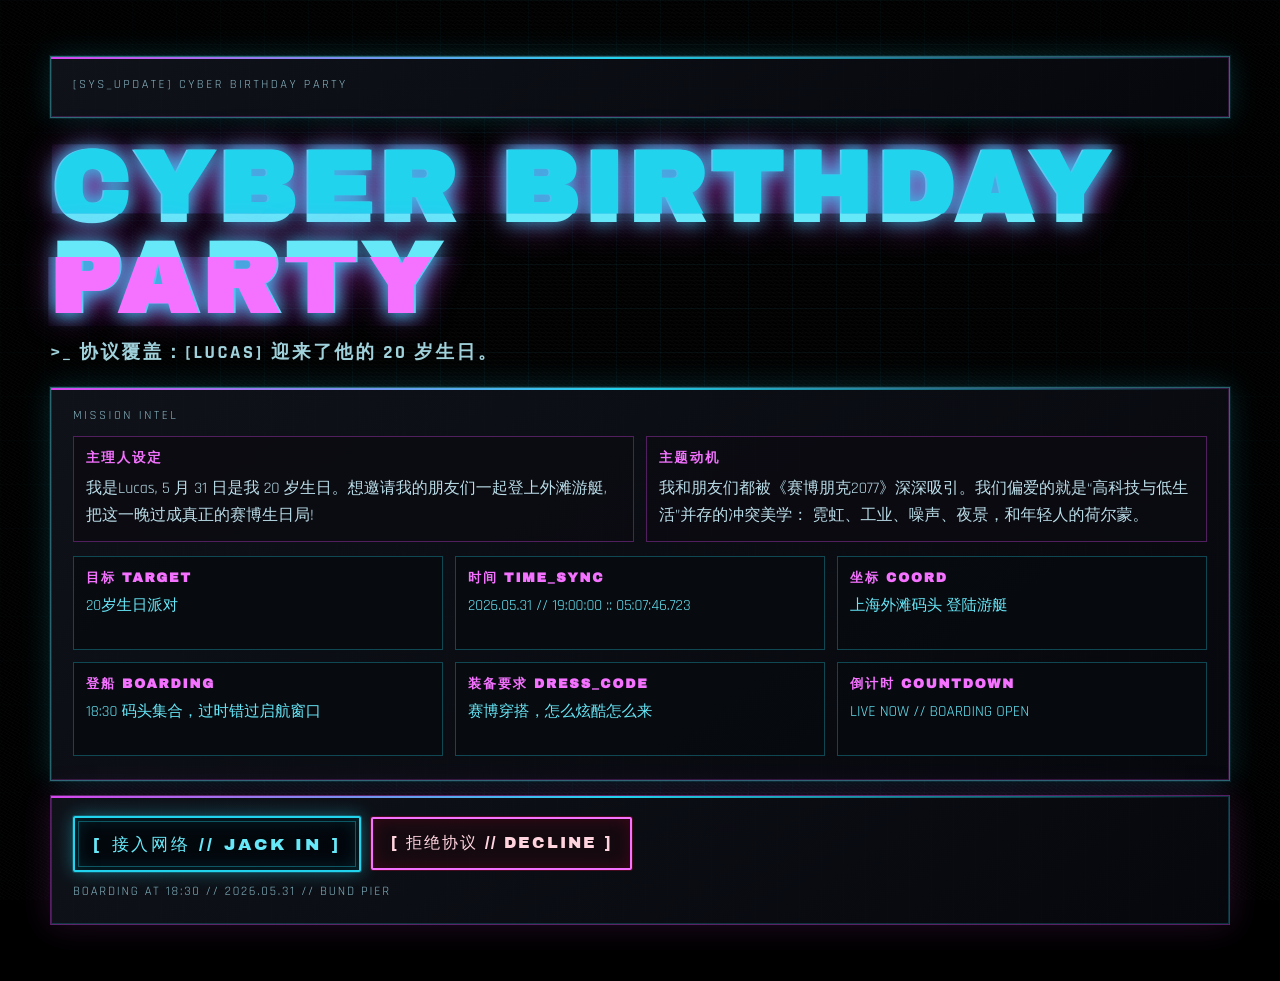
==== web/day2/demo2_cyberpunk.html @ e183dfd5 "feat(day2): 完成 Demo2 中文版定稿" ====
﻿<!doctype html>
<html lang="zh-CN">
<head>
  <meta charset="utf-8">
  <meta name="viewport" content="width=device-width, initial-scale=1">
  <title>InviteVerse Demo2 - 赛博朋克 2077 风格 20 岁游艇生日派对</title>
  <link rel="preconnect" href="https://fonts.googleapis.com">
  <link rel="preconnect" href="https://fonts.gstatic.com" crossorigin>
  <link href="https://fonts.googleapis.com/css2?family=Archivo+Black&family=Rajdhani:wght@500;700&display=swap" rel="stylesheet">
  <link rel="stylesheet" href="./demo2.css">
</head>
<body>
  <div class="cyber-root" id="cyber-root">
    <div class="scene-grid" aria-hidden="true"></div>
    <div class="scene-scanline" aria-hidden="true"></div>
    <div class="scene-vignette" aria-hidden="true"></div>
    <div class="scene-noise" aria-hidden="true"></div>

    <main class="cyber-stage">
      <section class="panel reveal-panel" aria-label="顶部状态栏">
        <p class="panel-tag">[SYS_UPDATE] CYBER BIRTHDAY PARTY</p>
      </section>

      <section class="title-zone reveal-panel" aria-label="核心标题区">
        <h1 class="glitch-title" data-text="CYBER BIRTHDAY PARTY">CYBER BIRTHDAY PARTY</h1>
        <p class="subtitle">>_ 协议覆盖：[Lucas] 迎来了他的 20 岁生日。</p>
      </section>

      <section class="panel reveal-panel" aria-label="任务详情卡片">
        <p class="panel-tag">MISSION INTEL</p>

        <div class="split-grid">
          <article class="story-block">
            <h2>主理人设定</h2>
            <p>
              我是Lucas, 5 月 31 日是我 20 岁生日。想邀请我的朋友们一起登上外滩游艇,
              把这一晚过成真正的赛博生日局!
            </p>
          </article>
          <article class="story-block">
            <h2>主题动机</h2>
            <p>
              我和朋友们都被《赛博朋克2077》深深吸引。我们偏爱的就是“高科技与低生活”并存的冲突美学：
              霓虹、工业、噪声、夜景，和年轻人的荷尔蒙。
            </p>
          </article>
        </div>

        <div class="panel-grid panel-grid-6">
          <article class="info-block">
            <h2>目标 TARGET</h2>
            <p>20岁生日派对</p>
          </article>
          <article class="info-block">
            <h2>时间 TIME_SYNC</h2>
            <p id="time-sync-text">2026.05.31 // 19:00:00 :: --:--:--.---</p>
          </article>
          <article class="info-block">
            <h2>坐标 COORD</h2>
            <p>上海外滩码头 登陆游艇</p>
          </article>
          <article class="info-block">
            <h2>登船 BOARDING</h2>
            <p>18:30 码头集合，过时错过启航窗口</p>
          </article>
          <article class="info-block">
            <h2>装备要求 DRESS_CODE</h2>
            <p>赛博穿搭，怎么炫酷怎么来</p>
          </article>
          <article class="info-block">
            <h2>倒计时 COUNTDOWN</h2>
            <p id="countdown-text">SYNCING...</p>
          </article>
        </div>
      </section>

      <section class="cta-zone reveal-panel" aria-label="接受邀请">
        <button id="join-btn" class="join-btn" type="button">[ 接入网络 // JACK IN ]</button>
        <button id="decline-btn" class="decline-btn" type="button">[ 拒绝协议 // DECLINE ]</button>
        <p class="cta-note">BOARDING AT 18:30 // 2026.05.31 // BUND PIER</p>
      </section>
    </main>
  </div>

  <div id="cyber-toast" class="cyber-toast" role="status" aria-live="polite"></div>

  <script src="./demo2.js"></script>
</body>
</html>
---- web/day2/demo2.css ----
﻿:root {
  --bg: #020203;
  --ink: #d7f7ff;
  --cyan: #22d3ee;
  --cyan-hot: #67e8f9;
  --fuchsia: #d946ef;
  --fuchsia-hot: #f472ff;
  --grid: rgba(34, 211, 238, 0.2);
  --line: rgba(94, 238, 255, 0.4);
  --glitch-x: 2px;
  --glitch-y: -1px;
}

* {
  box-sizing: border-box;
}

html,
body {
  margin: 0;
  padding: 0;
}

body {
  min-height: 100%;
  background: var(--bg);
  color: var(--ink);
  font-family: "Rajdhani", "Microsoft YaHei", sans-serif;
  text-rendering: geometricPrecision;
  -webkit-font-smoothing: antialiased;
}

.cyber-root {
  position: relative;
  min-height: 100vh;
  overflow: hidden;
  background: #000;
}

.scene-grid,
.scene-scanline,
.scene-vignette,
.scene-noise {
  position: fixed;
  inset: 0;
  pointer-events: none;
}

.scene-grid {
  z-index: 0;
  background-image:
    linear-gradient(var(--grid) 1px, transparent 1px),
    linear-gradient(90deg, var(--grid) 1px, transparent 1px),
    radial-gradient(circle at 50% 110%, rgba(217, 70, 239, 0.2), rgba(217, 70, 239, 0) 52%);
  background-size: 44px 44px, 44px 44px, 100% 100%;
  opacity: 0.32;
}

.scene-scanline {
  z-index: 1;
  opacity: 0.34;
  background: repeating-linear-gradient(
    to bottom,
    rgba(255, 255, 255, 0.08) 0px,
    rgba(255, 255, 255, 0.08) 1px,
    transparent 2px,
    transparent 4px
  );
  mix-blend-mode: screen;
  animation: scanDrift 7s linear infinite;
}

.scene-vignette {
  z-index: 2;
  background:
    radial-gradient(circle at 50% 50%, rgba(0, 0, 0, 0) 24%, rgba(0, 0, 0, 0.78) 88%),
    linear-gradient(180deg, rgba(0, 0, 0, 0.16), rgba(0, 0, 0, 0.56));
}

.scene-noise {
  z-index: 3;
  opacity: 0.1;
  background-image:
    repeating-linear-gradient(30deg, rgba(255, 255, 255, 0.15) 0 1px, transparent 1px 3px),
    repeating-linear-gradient(120deg, rgba(255, 255, 255, 0.08) 0 1px, transparent 1px 4px);
  animation: noiseShift 0.25s steps(2, end) infinite;
}

.cyber-stage {
  position: relative;
  z-index: 4;
  width: min(1180px, 94vw);
  margin: 0 auto;
  padding: 42px 0 56px;
  text-transform: uppercase;
}

.kicker {
  margin: 0;
  color: rgba(215, 247, 255, 0.74);
  font-size: clamp(0.82rem, 1.1vw, 1rem);
  letter-spacing: 0.18em;
  font-weight: 700;
}

.title-zone {
  margin-top: 26px;
  margin-bottom: 22px;
}

.glitch-title {
  position: relative;
  margin: 0;
  font-family: "Archivo Black", "Rajdhani", sans-serif;
  font-size: clamp(2.2rem, 8vw, 6.2rem);
  line-height: 0.92;
  letter-spacing: 0.06em;
  color: var(--cyan-hot);
  text-shadow:
    0 0 18px rgba(34, 211, 238, 0.72),
    0 0 34px rgba(217, 70, 239, 0.54);
  animation: textPulse 1.9s steps(2, end) infinite;
}

.glitch-title::before,
.glitch-title::after {
  content: attr(data-text);
  position: absolute;
  inset: 0;
  pointer-events: none;
}

.glitch-title::before {
  color: var(--cyan);
  transform: translate(var(--glitch-x), var(--glitch-y));
  clip-path: inset(0 0 62% 0);
  animation: glitchSliceA 1.2s steps(2, end) infinite;
}

.glitch-title::after {
  color: var(--fuchsia-hot);
  transform: translate(calc(var(--glitch-x) * -1), calc(var(--glitch-y) * -1));
  clip-path: inset(62% 0 0 0);
  animation: glitchSliceB 1s steps(2, end) infinite;
}

.subtitle {
  margin: 12px 0 0;
  color: rgba(188, 244, 255, 0.86);
  font-size: clamp(0.88rem, 1.45vw, 1.16rem);
  letter-spacing: 0.14em;
  font-weight: 700;
}

.tag-row {
  margin-top: 14px;
  display: flex;
  flex-wrap: wrap;
  gap: 8px;
}

.tag-chip {
  display: inline-flex;
  align-items: center;
  border: 1px solid rgba(217, 70, 239, 0.5);
  padding: 4px 8px;
  font-size: 0.76rem;
  letter-spacing: 0.12em;
  color: rgba(248, 180, 255, 0.9);
  background: rgba(30, 10, 33, 0.56);
}

.panel,
.cta-zone {
  position: relative;
  border: 1px solid var(--line);
  border-radius: 0;
  background:
    linear-gradient(145deg, rgba(17, 20, 28, 0.9), rgba(6, 8, 14, 0.9)),
    repeating-linear-gradient(
      to right,
      rgba(34, 211, 238, 0.06) 0,
      rgba(34, 211, 238, 0.06) 1px,
      transparent 1px,
      transparent 22px
    );
  box-shadow:
    inset 0 0 0 1px rgba(217, 70, 239, 0.2),
    0 0 0 1px rgba(34, 211, 238, 0.1),
    0 0 28px rgba(34, 211, 238, 0.18);
  padding: 20px 22px 24px;
  margin-top: 14px;
}

.panel::before,
.cta-zone::before {
  content: "";
  position: absolute;
  left: 0;
  top: 0;
  width: 100%;
  height: 2px;
  background: linear-gradient(90deg, var(--fuchsia) 0%, var(--cyan) 48%, transparent 100%);
}

.panel-tag {
  margin: 0;
  font-size: 0.78rem;
  letter-spacing: 0.2em;
  color: rgba(182, 240, 255, 0.75);
}

.split-grid {
  margin-top: 12px;
  display: grid;
  grid-template-columns: repeat(2, minmax(0, 1fr));
  gap: 12px;
}

.story-block {
  border: 1px solid rgba(217, 70, 239, 0.34);
  background: rgba(12, 10, 18, 0.82);
  padding: 12px;
}

.story-block h2 {
  margin: 0;
  font-family: "Archivo Black", "Rajdhani", sans-serif;
  font-size: 0.84rem;
  letter-spacing: 0.14em;
  color: var(--fuchsia-hot);
}

.story-block p {
  margin: 8px 0 0;
  color: rgba(205, 244, 255, 0.9);
  font-size: 1rem;
  line-height: 1.7;
  text-transform: none;
}

.panel-grid {
  margin-top: 14px;
  display: grid;
  gap: 12px;
}

.panel-grid-6 {
  grid-template-columns: repeat(3, minmax(0, 1fr));
}

.info-block {
  border: 1px solid rgba(34, 211, 238, 0.3);
  padding: 12px;
  min-height: 94px;
  background: rgba(7, 10, 14, 0.82);
}

.info-block h2 {
  margin: 0;
  font-family: "Archivo Black", "Rajdhani", sans-serif;
  font-size: 0.82rem;
  letter-spacing: 0.14em;
  color: var(--fuchsia-hot);
}

.info-block p {
  margin: 8px 0 0;
  color: var(--cyan-hot);
  font-size: clamp(0.92rem, 1.2vw, 1.08rem);
  line-height: 1.56;
}

.zone-grid {
  margin-top: 14px;
  display: grid;
  gap: 12px;
  grid-template-columns: repeat(3, minmax(0, 1fr));
}

.zone-card {
  border: 1px solid rgba(217, 70, 239, 0.36);
  padding: 12px;
  background: rgba(15, 9, 19, 0.78);
}

.zone-card h3 {
  margin: 0;
  color: rgba(247, 153, 255, 0.92);
  font-family: "Archivo Black", "Rajdhani", sans-serif;
  font-size: 0.8rem;
  letter-spacing: 0.12em;
}

.zone-card p {
  margin: 8px 0 0;
  color: rgba(201, 242, 255, 0.88);
  line-height: 1.7;
  font-size: 0.98rem;
  text-transform: none;
}

.timeline {
  margin: 14px 0 0;
  padding: 0;
  list-style: none;
  display: grid;
  gap: 10px;
}

.timeline li {
  display: grid;
  grid-template-columns: 92px 1fr;
  gap: 12px;
  border: 1px solid rgba(34, 211, 238, 0.26);
  background: rgba(7, 10, 14, 0.82);
  padding: 10px 12px;
}

.timeline span {
  color: var(--fuchsia-hot);
  font-family: "Archivo Black", "Rajdhani", sans-serif;
  font-size: 0.86rem;
  letter-spacing: 0.12em;
}

.timeline p {
  margin: 0;
  color: rgba(206, 244, 255, 0.9);
  line-height: 1.62;
  text-transform: none;
}

.crew-list {
  margin: 14px 0 0;
  padding-left: 18px;
  display: grid;
  gap: 8px;
}

.crew-list li {
  color: rgba(206, 244, 255, 0.9);
  line-height: 1.64;
  text-transform: none;
}

.cta-zone {
  border-color: rgba(217, 70, 239, 0.38);
  box-shadow:
    inset 0 0 0 1px rgba(34, 211, 238, 0.2),
    0 0 30px rgba(217, 70, 239, 0.16);
  display: flex;
  flex-wrap: wrap;
  gap: 10px;
  align-items: center;
}

.join-btn {
  position: relative;
  display: inline-block;
  min-width: 240px;
  border: 2px solid var(--cyan);
  border-radius: 2px;
  background: rgba(2, 6, 12, 0.9);
  color: var(--cyan-hot);
  font-family: "Archivo Black", "Rajdhani", sans-serif;
  font-size: clamp(0.98rem, 1.35vw, 1.16rem);
  letter-spacing: 0.16em;
  padding: 14px 18px;
  cursor: pointer;
  text-transform: uppercase;
  box-shadow:
    0 0 0 1px rgba(34, 211, 238, 0.22),
    0 0 18px rgba(34, 211, 238, 0.42),
    inset 0 0 18px rgba(34, 211, 238, 0.18);
  transition:
    transform 85ms steps(1, end),
    box-shadow 160ms ease,
    border-color 160ms ease,
    color 160ms ease;
}

.join-btn:hover {
  border-color: var(--fuchsia-hot);
  color: #f9a7ff;
  box-shadow:
    0 0 0 1px rgba(244, 114, 255, 0.3),
    0 0 24px rgba(217, 70, 239, 0.5),
    inset 0 0 20px rgba(217, 70, 239, 0.2);
}

.join-btn.is-pressed {
  transform: scale(0.95);
}

.join-btn::after {
  content: "";
  position: absolute;
  inset: 3px;
  border: 1px solid rgba(34, 211, 238, 0.35);
  pointer-events: none;
}

.decline-btn {
  position: relative;
  display: inline-block;
  min-width: 240px;
  border: 2px solid var(--fuchsia-hot);
  border-radius: 2px;
  background: rgba(24, 8, 15, 0.76);
  color: #ffd4df;
  font-family: "Archivo Black", "Rajdhani", sans-serif;
  font-size: clamp(0.92rem, 1.25vw, 1.08rem);
  letter-spacing: 0.13em;
  padding: 14px 18px;
  cursor: pointer;
  text-transform: uppercase;
  box-shadow: 0 0 0 1px rgba(255, 0, 60, 0.24), inset 0 0 16px rgba(255, 0, 60, 0.16);
  transition: transform 85ms steps(1, end), background-color 160ms ease, color 160ms ease;
}

.decline-btn:hover {
  background: rgba(255, 0, 60, 0.16);
  color: #ffffff;
}

.decline-btn.is-pressed {
  transform: scale(0.95);
}

.cta-note {
  margin: 2px 0 0;
  color: rgba(176, 239, 255, 0.74);
  letter-spacing: 0.14em;
  font-size: 0.8rem;
  width: 100%;
}

.reveal-panel {
  opacity: 0;
  transform: translateY(16px);
  transition: opacity 0.38s steps(2, end), transform 0.38s steps(2, end);
}

body.loaded .reveal-panel {
  opacity: 1;
  transform: translateY(0);
}

.cyber-toast {
  position: fixed;
  left: 50%;
  bottom: 20px;
  transform: translateX(-50%) translateY(14px);
  border: 1px solid rgba(34, 211, 238, 0.48);
  border-radius: 2px;
  background: rgba(3, 8, 14, 0.92);
  color: var(--cyan-hot);
  font-size: 0.84rem;
  letter-spacing: 0.12em;
  padding: 10px 14px;
  opacity: 0;
  pointer-events: none;
  transition: all 0.2s steps(2, end);
  z-index: 10;
}

.cyber-toast.show {
  opacity: 1;
  transform: translateX(-50%) translateY(0);
}

@keyframes glitchSliceA {
  0% { clip-path: inset(0 0 62% 0); }
  20% { clip-path: inset(12% 0 46% 0); }
  40% { clip-path: inset(44% 0 30% 0); }
  60% { clip-path: inset(18% 0 40% 0); }
  80% { clip-path: inset(56% 0 18% 0); }
  100% { clip-path: inset(0 0 62% 0); }
}

@keyframes glitchSliceB {
  0% { clip-path: inset(62% 0 0 0); }
  20% { clip-path: inset(34% 0 24% 0); }
  40% { clip-path: inset(72% 0 4% 0); }
  60% { clip-path: inset(46% 0 14% 0); }
  80% { clip-path: inset(68% 0 2% 0); }
  100% { clip-path: inset(62% 0 0 0); }
}

@keyframes textPulse {
  0%, 100% { opacity: 1; }
  12% { opacity: 0.94; }
  13% { opacity: 0.72; }
  14% { opacity: 1; }
  47% { opacity: 0.86; }
  48% { opacity: 1; }
}

@keyframes scanDrift {
  0% { transform: translateY(-2%); }
  100% { transform: translateY(2%); }
}

@keyframes noiseShift {
  0% { transform: translate(0, 0); }
  50% { transform: translate(-1%, 1%); }
  100% { transform: translate(1%, -1%); }
}

@media (max-width: 1080px) {
  .panel-grid-6,
  .zone-grid {
    grid-template-columns: repeat(2, minmax(0, 1fr));
  }

  .split-grid {
    grid-template-columns: 1fr;
  }
}

@media (max-width: 760px) {
  .cyber-stage {
    padding-top: 30px;
  }

  .kicker {
    font-size: 0.75rem;
    letter-spacing: 0.13em;
  }

  .subtitle {
    letter-spacing: 0.1em;
    line-height: 1.56;
  }

  .panel,
  .cta-zone {
    padding: 16px;
  }

  .panel-grid-6,
  .zone-grid {
    grid-template-columns: 1fr;
  }

  .timeline li {
    grid-template-columns: 1fr;
    gap: 8px;
  }

  .join-btn {
    width: 100%;
    min-width: 0;
  }

  .decline-btn {
    width: 100%;
    min-width: 0;
  }

  .cta-note {
    letter-spacing: 0.1em;
    line-height: 1.58;
  }
}

@media (prefers-reduced-motion: reduce) {
  *,
  *::before,
  *::after {
    animation: none !important;
    transition: none !important;
  }

  .reveal-panel {
    opacity: 1;
    transform: none;
  }
}
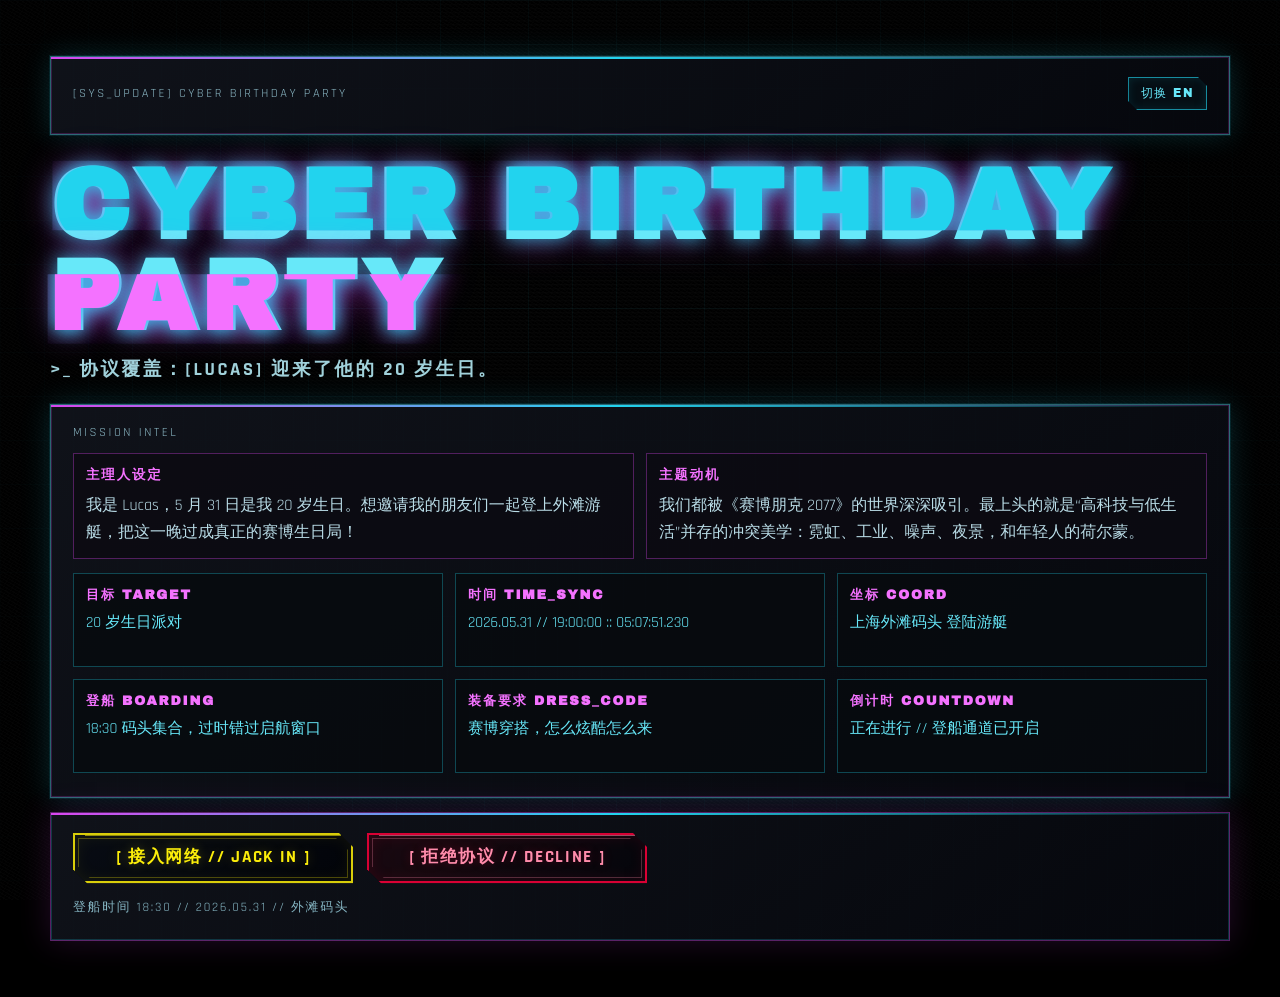
==== commit 797ac8a0: "feat(demo3): add InviteVerse terminal launch demo with JOIN unlock, typography polish, and refined a" ====
--- a/web/day2/demo2_cyberpunk.html
+++ b/web/day2/demo2_cyberpunk.html
@@ -18,66 +18,63 @@
 
     <main class="cyber-stage">
       <section class="panel reveal-panel" aria-label="顶部状态栏">
-        <p class="panel-tag">[SYS_UPDATE] CYBER BIRTHDAY PARTY</p>
+        <div class="header-row">
+          <p class="panel-tag" data-i18n="sysUpdate">[SYS_UPDATE] CYBER BIRTHDAY PARTY</p>
+          <button id="lang-toggle" class="lang-toggle" type="button" aria-label="language toggle">切换 EN</button>
+        </div>
       </section>
 
       <section class="title-zone reveal-panel" aria-label="核心标题区">
         <h1 class="glitch-title" data-text="CYBER BIRTHDAY PARTY">CYBER BIRTHDAY PARTY</h1>
-        <p class="subtitle">>_ 协议覆盖：[Lucas] 迎来了他的 20 岁生日。</p>
+        <p class="subtitle" data-i18n="heroSubtitle">&gt;_ 协议覆盖：[Lucas] 迎来了他的 20 岁生日。</p>
       </section>
 
       <section class="panel reveal-panel" aria-label="任务详情卡片">
-        <p class="panel-tag">MISSION INTEL</p>
+        <p class="panel-tag" data-i18n="missionIntel">MISSION INTEL</p>
 
         <div class="split-grid">
           <article class="story-block">
-            <h2>主理人设定</h2>
-            <p>
-              我是Lucas, 5 月 31 日是我 20 岁生日。想邀请我的朋友们一起登上外滩游艇,
-              把这一晚过成真正的赛博生日局!
-            </p>
+            <h2 data-i18n="hostTitle">主理人设定</h2>
+            <p data-i18n="hostCopy">我是 Lucas，5 月 31 日是我 20 岁生日。想邀请我的朋友们一起登上外滩游艇，把这一晚过成真正的赛博生日局！</p>
           </article>
           <article class="story-block">
-            <h2>主题动机</h2>
-            <p>
-              我和朋友们都被《赛博朋克2077》深深吸引。我们偏爱的就是“高科技与低生活”并存的冲突美学：
-              霓虹、工业、噪声、夜景，和年轻人的荷尔蒙。
-            </p>
+            <h2 data-i18n="themeTitle">主题动机</h2>
+            <p data-i18n="themeCopy">我们都被《赛博朋克 2077》的世界深深吸引。最上头的就是“高科技与低生活”并存的冲突美学：霓虹、工业、噪声、夜景，和年轻人的荷尔蒙。</p>
           </article>
         </div>
 
         <div class="panel-grid panel-grid-6">
           <article class="info-block">
-            <h2>目标 TARGET</h2>
-            <p>20岁生日派对</p>
+            <h2 data-i18n="targetLabel">目标 TARGET</h2>
+            <p data-i18n="targetValue">20 岁生日派对</p>
           </article>
           <article class="info-block">
-            <h2>时间 TIME_SYNC</h2>
+            <h2 data-i18n="timeLabel">时间 TIME_SYNC</h2>
             <p id="time-sync-text">2026.05.31 // 19:00:00 :: --:--:--.---</p>
           </article>
           <article class="info-block">
-            <h2>坐标 COORD</h2>
-            <p>上海外滩码头 登陆游艇</p>
+            <h2 data-i18n="coordLabel">坐标 COORD</h2>
+            <p data-i18n="coordValue">上海外滩码头 登陆游艇</p>
           </article>
           <article class="info-block">
-            <h2>登船 BOARDING</h2>
-            <p>18:30 码头集合，过时错过启航窗口</p>
+            <h2 data-i18n="boardingLabel">登船 BOARDING</h2>
+            <p data-i18n="boardingValue">18:30 码头集合，过时错过启航窗口</p>
           </article>
           <article class="info-block">
-            <h2>装备要求 DRESS_CODE</h2>
-            <p>赛博穿搭，怎么炫酷怎么来</p>
+            <h2 data-i18n="dressLabel">装备要求 DRESS_CODE</h2>
+            <p data-i18n="dressValue">赛博穿搭，怎么炫酷怎么来</p>
           </article>
           <article class="info-block">
-            <h2>倒计时 COUNTDOWN</h2>
-            <p id="countdown-text">SYNCING...</p>
+            <h2 data-i18n="countdownLabel">倒计时 COUNTDOWN</h2>
+            <p id="countdown-text" data-i18n="countdownLoading">SYNCING...</p>
           </article>
         </div>
       </section>
 
       <section class="cta-zone reveal-panel" aria-label="接受邀请">
-        <button id="join-btn" class="join-btn" type="button">[ 接入网络 // JACK IN ]</button>
-        <button id="decline-btn" class="decline-btn" type="button">[ 拒绝协议 // DECLINE ]</button>
-        <p class="cta-note">BOARDING AT 18:30 // 2026.05.31 // BUND PIER</p>
+        <button id="join-btn" class="join-btn" type="button" data-i18n="joinBtn">[ 接入网络 // JACK IN ]</button>
+        <button id="decline-btn" class="decline-btn" type="button" data-i18n="declineBtn">[ 拒绝协议 // DECLINE ]</button>
+        <p class="cta-note" data-i18n="ctaNote">登船时间 18:30 // 2026.05.31 // 外滩码头</p>
       </section>
     </main>
   </div>
--- a/web/day2/demo2.css
+++ b/web/day2/demo2.css
@@ -1,8 +1,10 @@
 ﻿:root {
   --bg: #020203;
   --ink: #d7f7ff;
+  --yellow: #fcee0a;
   --cyan: #22d3ee;
   --cyan-hot: #67e8f9;
+  --red: #ff003c;
   --fuchsia: #d946ef;
   --fuchsia-hot: #f472ff;
   --grid: rgba(34, 211, 238, 0.2);
@@ -210,6 +212,50 @@
   color: rgba(182, 240, 255, 0.75);
 }
 
+.header-row {
+  display: flex;
+  align-items: center;
+  justify-content: space-between;
+  gap: 12px;
+}
+
+.header-row .panel-tag {
+  flex: 1;
+  min-width: 0;
+}
+
+.lang-toggle {
+  border: 1px solid rgba(34, 211, 238, 0.64);
+  background: rgba(5, 15, 22, 0.9);
+  color: var(--cyan-hot);
+  font-family: "Archivo Black", "Rajdhani", sans-serif;
+  font-size: 0.72rem;
+  letter-spacing: 0.12em;
+  padding: 8px 12px;
+  cursor: pointer;
+  text-transform: uppercase;
+  flex-shrink: 0;
+  clip-path: polygon(0 0, calc(100% - 9px) 0, 100% 9px, 100% 100%, 9px 100%, 0 calc(100% - 9px));
+  box-shadow:
+    0 0 12px rgba(34, 211, 238, 0.26),
+    inset 0 0 10px rgba(34, 211, 238, 0.12);
+  transition:
+    border-color 160ms ease,
+    color 160ms ease,
+    background-color 160ms ease,
+    transform 85ms steps(1, end);
+}
+
+.lang-toggle:hover {
+  border-color: var(--yellow);
+  color: #111;
+  background: var(--yellow);
+}
+
+.lang-toggle:active {
+  transform: scale(0.96);
+}
+
 .split-grid {
   margin-top: 12px;
   display: grid;
@@ -351,79 +397,108 @@
     0 0 30px rgba(217, 70, 239, 0.16);
   display: flex;
   flex-wrap: wrap;
-  gap: 10px;
+  gap: 14px;
+  align-items: stretch;
+}
+
+.join-btn,
+.decline-btn {
+  position: relative;
+  display: inline-flex;
   align-items: center;
-}
-
-.join-btn {
-  position: relative;
-  display: inline-block;
-  min-width: 240px;
-  border: 2px solid var(--cyan);
-  border-radius: 2px;
-  background: rgba(2, 6, 12, 0.9);
+  justify-content: center;
+  min-width: 280px;
+  border: 2px solid transparent;
+  border-radius: 0;
+  background: linear-gradient(135deg, rgba(8, 12, 19, 0.96), rgba(2, 4, 9, 0.94));
   color: var(--cyan-hot);
-  font-family: "Archivo Black", "Rajdhani", sans-serif;
-  font-size: clamp(0.98rem, 1.35vw, 1.16rem);
-  letter-spacing: 0.16em;
-  padding: 14px 18px;
+  font-family: "Rajdhani", "Microsoft YaHei", sans-serif;
+  font-weight: 700;
+  font-size: clamp(0.98rem, 1.3vw, 1.12rem);
+  letter-spacing: 0.1em;
+  line-height: 1.1;
+  padding: 14px 20px;
   cursor: pointer;
   text-transform: uppercase;
-  box-shadow:
-    0 0 0 1px rgba(34, 211, 238, 0.22),
-    0 0 18px rgba(34, 211, 238, 0.42),
-    inset 0 0 18px rgba(34, 211, 238, 0.18);
+  clip-path: polygon(0 0, calc(100% - 14px) 0, 100% 14px, 100% 100%, 14px 100%, 0 calc(100% - 14px));
+  backdrop-filter: blur(3px);
+  box-shadow:
+    0 0 0 1px rgba(34, 211, 238, 0.16),
+    inset 0 0 18px rgba(34, 211, 238, 0.08);
   transition:
     transform 85ms steps(1, end),
+    background-color 160ms ease,
     box-shadow 160ms ease,
     border-color 160ms ease,
     color 160ms ease;
 }
 
-.join-btn:hover {
-  border-color: var(--fuchsia-hot);
-  color: #f9a7ff;
-  box-shadow:
-    0 0 0 1px rgba(244, 114, 255, 0.3),
-    0 0 24px rgba(217, 70, 239, 0.5),
-    inset 0 0 20px rgba(217, 70, 239, 0.2);
-}
-
-.join-btn.is-pressed {
-  transform: scale(0.95);
-}
-
-.join-btn::after {
+.join-btn::before,
+.decline-btn::before {
+  content: "";
+  position: absolute;
+  left: 10px;
+  right: 10px;
+  top: 0;
+  height: 1px;
+  background: currentColor;
+  opacity: 0.55;
+  pointer-events: none;
+}
+
+.join-btn::after,
+.decline-btn::after {
   content: "";
   position: absolute;
   inset: 3px;
-  border: 1px solid rgba(34, 211, 238, 0.35);
+  border: 1px solid currentColor;
+  opacity: 0.28;
   pointer-events: none;
+  clip-path: polygon(0 0, calc(100% - 12px) 0, 100% 12px, 100% 100%, 12px 100%, 0 calc(100% - 12px));
+}
+
+.join-btn {
+  border-color: rgba(252, 238, 10, 0.86);
+  color: #fcee0a;
+  box-shadow:
+    0 0 0 1px rgba(252, 238, 10, 0.28),
+    0 0 18px rgba(252, 238, 10, 0.2),
+    inset 0 0 18px rgba(252, 238, 10, 0.08);
+  text-shadow: 0 0 12px rgba(252, 238, 10, 0.28);
+}
+
+.join-btn:hover {
+  border-color: #fff7a4;
+  color: #fffbd2;
+  background: linear-gradient(135deg, rgba(36, 33, 8, 0.92), rgba(6, 8, 12, 0.95));
+  box-shadow:
+    0 0 0 1px rgba(252, 238, 10, 0.36),
+    0 0 24px rgba(252, 238, 10, 0.32),
+    inset 0 0 20px rgba(252, 238, 10, 0.12);
 }
 
 .decline-btn {
-  position: relative;
-  display: inline-block;
-  min-width: 240px;
-  border: 2px solid var(--fuchsia-hot);
-  border-radius: 2px;
-  background: rgba(24, 8, 15, 0.76);
-  color: #ffd4df;
-  font-family: "Archivo Black", "Rajdhani", sans-serif;
-  font-size: clamp(0.92rem, 1.25vw, 1.08rem);
-  letter-spacing: 0.13em;
-  padding: 14px 18px;
-  cursor: pointer;
-  text-transform: uppercase;
-  box-shadow: 0 0 0 1px rgba(255, 0, 60, 0.24), inset 0 0 16px rgba(255, 0, 60, 0.16);
-  transition: transform 85ms steps(1, end), background-color 160ms ease, color 160ms ease;
+  border-color: rgba(255, 0, 60, 0.84);
+  color: #ff8cab;
+  background: linear-gradient(135deg, rgba(27, 8, 16, 0.9), rgba(4, 6, 11, 0.95));
+  box-shadow:
+    0 0 0 1px rgba(255, 0, 60, 0.22),
+    0 0 18px rgba(255, 0, 60, 0.18),
+    inset 0 0 16px rgba(255, 0, 60, 0.12);
+  text-shadow: 0 0 10px rgba(255, 0, 60, 0.28);
 }
 
 .decline-btn:hover {
-  background: rgba(255, 0, 60, 0.16);
-  color: #ffffff;
-}
-
+  border-color: #ff5d88;
+  background: linear-gradient(135deg, rgba(38, 8, 17, 0.92), rgba(6, 8, 12, 0.95));
+  color: #ffd6e1;
+  box-shadow:
+    0 0 0 1px rgba(255, 93, 136, 0.28),
+    0 0 22px rgba(255, 0, 60, 0.26),
+    inset 0 0 18px rgba(255, 0, 60, 0.16);
+}
+
+.join-btn.is-pressed,
 .decline-btn.is-pressed {
   transform: scale(0.95);
 }
@@ -524,6 +599,15 @@
     padding-top: 30px;
   }
 
+  .header-row {
+    align-items: flex-start;
+  }
+
+  .lang-toggle {
+    font-size: 0.66rem;
+    padding: 7px 10px;
+  }
+
   .kicker {
     font-size: 0.75rem;
     letter-spacing: 0.13em;
